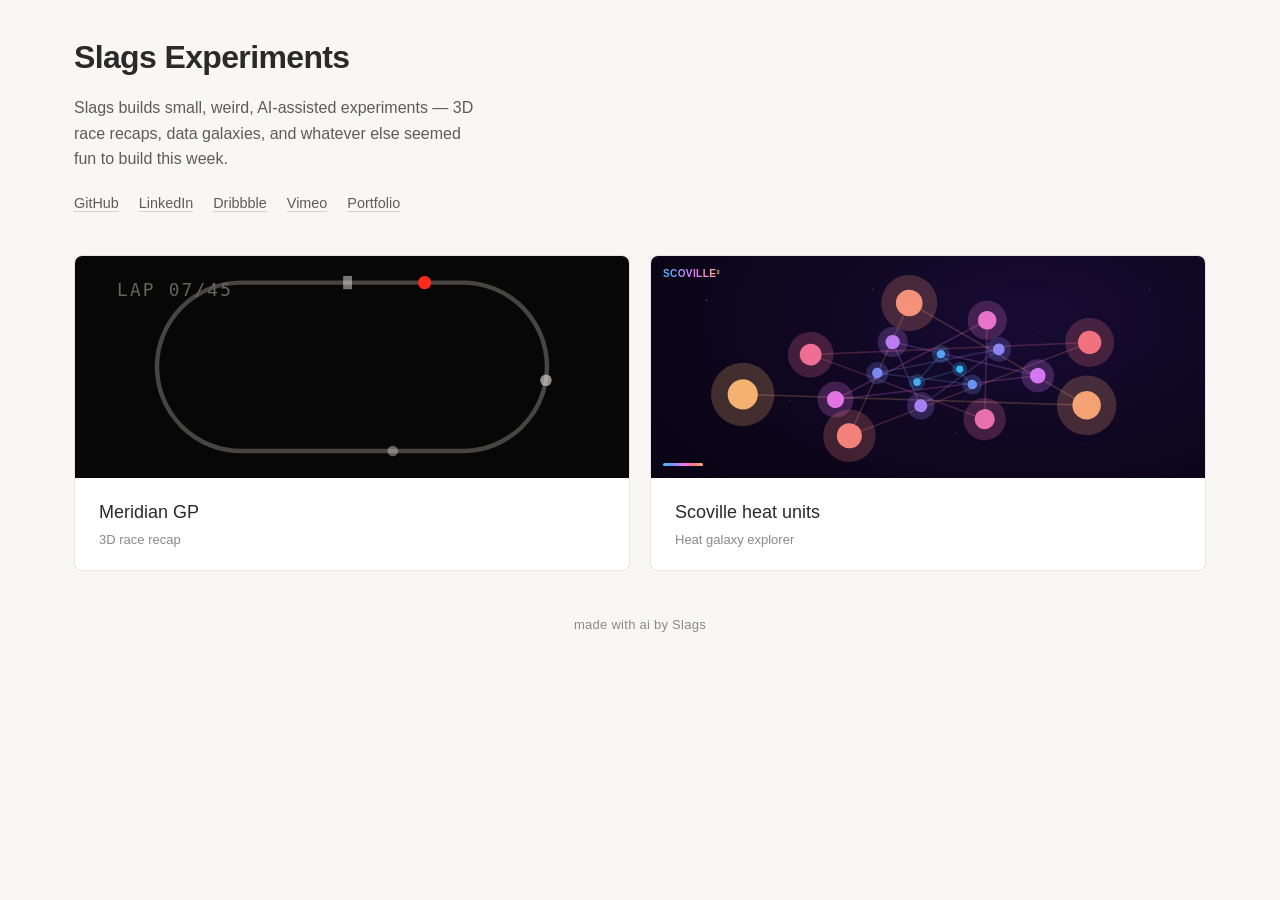
==== index.html @ f874403a "Enlarge homepage cards and rework Scoville preview as a spiral Cards now scale up at tablet/desktop " ====
<!DOCTYPE html>
<html lang="en">
<head>
    <meta charset="UTF-8">
    <meta name="viewport" content="width=device-width, initial-scale=1.0">
    <title>Slags Experiments</title>
    <style>
        * {
            margin: 0;
            padding: 0;
            box-sizing: border-box;
        }

        body {
            font-family: -apple-system, BlinkMacSystemFont, 'Segoe UI', sans-serif;
            background-color: #f8f7f5;
            color: #2a2a2a;
            line-height: 1.6;
        }

        main {
            max-width: 600px;
            margin: 0 auto;
            padding: 2rem 1.5rem 3rem;
            min-height: 100vh;
        }

        h1 {
            font-size: 2rem;
            font-weight: 700;
            margin-bottom: 0.75rem;
            letter-spacing: -0.02em;
        }

        .bio {
            color: #5c5c5c;
            font-size: 1rem;
            max-width: 46ch;
            margin-bottom: 1.25rem;
        }

        .socials {
            display: flex;
            flex-wrap: wrap;
            gap: 0.5rem 1.25rem;
            margin-bottom: 2.5rem;
        }

        .socials a {
            color: #5c5c5c;
            font-size: 0.9rem;
            font-weight: 500;
            text-decoration: underline;
            text-decoration-color: #d5d3cf;
            text-underline-offset: 3px;
        }

        .socials a:hover {
            color: #2a2a2a;
            text-decoration-color: #2a2a2a;
        }

        nav {
            display: flex;
            flex-direction: column;
            gap: 1rem;
        }

        @media (min-width: 640px) {
            main {
                max-width: 760px;
            }

            nav {
                display: grid;
                grid-template-columns: 1fr 1fr;
                gap: 1.25rem;
            }
        }

        @media (min-width: 1024px) {
            main {
                max-width: 1180px;
            }

            .card-label {
                padding: 1.5rem 1.75rem;
                font-size: 1.25rem;
            }
        }

        .card {
            display: block;
            background-color: white;
            color: #2a2a2a;
            text-decoration: none;
            border-radius: 8px;
            border: 1px solid #e5e5e5;
            overflow: hidden;
            transition: border-color 0.2s ease;
        }

        .card:active {
            border-color: #2a2a2a;
        }

        @media (hover: hover) {
            .card:hover {
                border-color: #2a2a2a;
            }
        }

        .card:hover .card-label,
        .card:active .card-label {
            background-color: #f0f0f0;
        }

        .vignette {
            position: relative;
            aspect-ratio: 5 / 2;
            overflow: hidden;
        }

        .vignette svg {
            position: absolute;
            inset: 0;
            width: 100%;
            height: 100%;
            display: block;
        }

        .card-label {
            padding: 1.25rem 1.5rem;
            font-size: 1.125rem;
            font-weight: 500;
            transition: background-color 0.2s ease;
        }

        .card-sub {
            display: block;
            margin-top: 0.2rem;
            font-size: 0.8125rem;
            font-weight: 400;
            color: #8a8a8a;
        }

        /* ---- Meridian GP vignette ---- */
        .vignette-mgp {
            background: #070707;
        }

        /* ---- Scoville vignette ---- */
        .vignette-scoville {
            background:
                radial-gradient(1px 1px at 10% 20%, rgba(255,255,255,0.5), transparent 60%),
                radial-gradient(1px 1px at 25% 65%, rgba(255,255,255,0.35), transparent 60%),
                radial-gradient(1px 1px at 40% 15%, rgba(255,255,255,0.45), transparent 60%),
                radial-gradient(1px 1px at 55% 80%, rgba(255,255,255,0.3), transparent 60%),
                radial-gradient(1px 1px at 70% 35%, rgba(255,255,255,0.5), transparent 60%),
                radial-gradient(1px 1px at 82% 60%, rgba(255,255,255,0.35), transparent 60%),
                radial-gradient(1px 1px at 15% 85%, rgba(255,255,255,0.4), transparent 60%),
                radial-gradient(1px 1px at 90% 15%, rgba(255,255,255,0.45), transparent 60%),
                radial-gradient(1px 1px at 60% 55%, rgba(255,255,255,0.3), transparent 60%),
                radial-gradient(1px 1px at 33% 40%, rgba(255,255,255,0.4), transparent 60%),
                radial-gradient(1px 1px at 78% 85%, rgba(255,255,255,0.3), transparent 60%),
                radial-gradient(1px 1px at 5% 50%, rgba(255,255,255,0.35), transparent 60%),
                radial-gradient(120% 160% at 68% 28%, #170B33 0%, #0B0518 55%, #07030F 100%);
        }

        .sc-legend {
            position: absolute;
            left: 12px;
            bottom: 12px;
            width: 40px;
            height: 3px;
            border-radius: 2px;
            background: linear-gradient(90deg, #38BDF8, #818CF8, #E879F9, #FB7185, #FDBA74);
        }

        .sc-word {
            position: absolute;
            left: 12px;
            top: 10px;
            font-size: 10px;
            font-weight: 700;
            letter-spacing: 0.04em;
            background: linear-gradient(100deg, #38BDF8, #E879F9 55%, #FDBA74);
            -webkit-background-clip: text;
            background-clip: text;
            color: transparent;
        }

        @media (prefers-reduced-motion: reduce) {
            .orbit {
                animation: none !important;
            }
        }

        footer.author {
            margin-top: 2.5rem;
            text-align: center;
        }

        footer.author a {
            color: #8a8a8a;
            font-size: 0.8125rem;
            text-decoration: none;
            letter-spacing: 0.02em;
        }

        footer.author a:hover {
            color: #2a2a2a;
            text-decoration: underline;
        }
    </style>
    <!-- Google Analytics (GA4) -->
    <script async src="https://www.googletagmanager.com/gtag/js?id=G-WZGPQSX3XJ"></script>
    <script>
      window.dataLayer = window.dataLayer || [];
      function gtag(){dataLayer.push(arguments);}
      gtag('js', new Date());
      gtag('config', 'G-WZGPQSX3XJ');
    </script>
</head>
<body>
    <main>
        <h1>Slags Experiments</h1>
        <p class="bio">Slags builds small, weird, AI-assisted experiments — 3D race recaps, data galaxies, and whatever else seemed fun to build this week.</p>
        <div class="socials">
            <a href="https://github.com/sslagsvol">GitHub</a>
            <a href="https://www.linkedin.com/in/scottslagsvol/">LinkedIn</a>
            <a href="https://dribbble.com/scottslags">Dribbble</a>
            <a href="https://vimeo.com/user8062793">Vimeo</a>
            <a href="https://scottslags.com">Portfolio</a>
        </div>
        <nav>
            <a href="MGP-recap.html" class="card">
                <div class="vignette vignette-mgp" aria-hidden="true">
                    <svg viewBox="0 0 240 100" preserveAspectRatio="xMidYMid meet">
                        <path id="mgp-track" d="M 70 12 L 170 12 A 38 38 0 0 1 170 88 L 70 88 A 38 38 0 0 1 70 12 Z" fill="none" stroke="rgba(232,230,225,0.28)" stroke-width="2"></path>
                        <rect x="116" y="9" width="4" height="6" fill="rgba(232,230,225,0.5)"></rect>
                        <circle r="3" fill="#ff2a1e">
                            <animateMotion dur="6s" begin="0s" repeatCount="indefinite">
                                <mpath href="#mgp-track"></mpath>
                            </animateMotion>
                        </circle>
                        <circle r="2.6" fill="rgba(232,230,225,0.6)">
                            <animateMotion dur="6.7s" begin="-1.4s" repeatCount="indefinite">
                                <mpath href="#mgp-track"></mpath>
                            </animateMotion>
                        </circle>
                        <circle r="2.4" fill="rgba(232,230,225,0.4)">
                            <animateMotion dur="7.4s" begin="-3.1s" repeatCount="indefinite">
                                <mpath href="#mgp-track"></mpath>
                            </animateMotion>
                        </circle>
                        <text x="14" y="18" font-family="ui-monospace, monospace" font-size="8" letter-spacing="1" fill="#65635e">LAP 07/45</text>
                    </svg>
                </div>
                <div class="card-label">Meridian GP<span class="card-sub">3D race recap</span></div>
            </a>
            <a href="Scoville Index (Standalone).html" class="card">
                <div class="vignette vignette-scoville" aria-hidden="true">
                    <svg viewBox="0 0 240 100" preserveAspectRatio="xMidYMid meet">
                        <g>
                            <animateTransform attributeName="transform" type="rotate" values="-7 125 52;7 125 52;-7 125 52" dur="26s" repeatCount="indefinite"></animateTransform>
                            <line x1="134.4" y1="52.0" x2="114.6" y2="55.9" stroke="rgba(65,183,248,0.22)" stroke-width="0.7"></line>
                            <line x1="114.6" y1="55.9" x2="126.6" y2="44.4" stroke="rgba(82,172,248,0.22)" stroke-width="0.7"></line>
                            <line x1="126.6" y1="44.4" x2="139.3" y2="59.5" stroke="rgba(99,160,248,0.22)" stroke-width="0.7"></line>
                            <line x1="139.3" y1="59.5" x2="97.2" y2="50.0" stroke="rgba(116,149,248,0.22)" stroke-width="0.7"></line>
                            <line x1="97.2" y1="50.0" x2="152.8" y2="44.9" stroke="rgba(135,139,248,0.22)" stroke-width="0.7"></line>
                            <line x1="152.8" y1="44.9" x2="115.2" y2="66.7" stroke="rgba(159,134,248,0.22)" stroke-width="0.7"></line>
                            <line x1="115.2" y1="66.7" x2="105.5" y2="36.8" stroke="rgba(184,130,249,0.22)" stroke-width="0.7"></line>
                            <line x1="105.5" y1="36.8" x2="169.1" y2="58.5" stroke="rgba(208,125,249,0.22)" stroke-width="0.7"></line>
                            <line x1="169.1" y1="58.5" x2="77.2" y2="60.0" stroke="rgba(232,121,249,0.22)" stroke-width="0.7"></line>
                            <line x1="77.2" y1="60.0" x2="148.9" y2="31.3" stroke="rgba(236,119,222,0.22)" stroke-width="0.7"></line>
                            <line x1="148.9" y1="31.3" x2="143.3" y2="75.6" stroke="rgba(241,117,194,0.22)" stroke-width="0.7"></line>
                            <line x1="143.3" y1="75.6" x2="68.1" y2="38.7" stroke="rgba(245,115,167,0.22)" stroke-width="0.7"></line>
                            <line x1="68.1" y1="38.7" x2="193.9" y2="45.9" stroke="rgba(250,113,140,0.22)" stroke-width="0.7"></line>
                            <line x1="193.9" y1="45.9" x2="81.8" y2="76.9" stroke="rgba(251,126,130,0.22)" stroke-width="0.7"></line>
                            <line x1="81.8" y1="76.9" x2="114.7" y2="20.0" stroke="rgba(252,143,126,0.22)" stroke-width="0.7"></line>
                            <line x1="114.7" y1="20.0" x2="189.7" y2="74.0" stroke="rgba(252,160,122,0.22)" stroke-width="0.7"></line>
                            <line x1="189.7" y1="74.0" x2="35.8" y2="53.5" stroke="rgba(253,177,118,0.22)" stroke-width="0.7"></line>
                            <circle cx="134.4" cy="52.0" r="3.36" fill="rgba(56,189,248,0.22)"></circle><circle cx="134.4" cy="52.0" r="1.60" fill="rgba(56,189,248,0.95)"></circle>
                            <circle cx="114.6" cy="55.9" r="3.63" fill="rgba(73,177,248,0.22)"></circle><circle cx="114.6" cy="55.9" r="1.73" fill="rgba(73,177,248,0.95)"></circle>
                            <circle cx="126.6" cy="44.4" r="4.04" fill="rgba(90,166,248,0.22)"></circle><circle cx="126.6" cy="44.4" r="1.92" fill="rgba(90,166,248,0.95)"></circle>
                            <circle cx="139.3" cy="59.5" r="4.51" fill="rgba(108,154,248,0.22)"></circle><circle cx="139.3" cy="59.5" r="2.15" fill="rgba(108,154,248,0.95)"></circle>
                            <circle cx="97.2" cy="50.0" r="5.02" fill="rgba(125,143,248,0.22)"></circle><circle cx="97.2" cy="50.0" r="2.39" fill="rgba(125,143,248,0.95)"></circle>
                            <circle cx="152.8" cy="44.9" r="5.58" fill="rgba(147,137,248,0.22)"></circle><circle cx="152.8" cy="44.9" r="2.66" fill="rgba(147,137,248,0.95)"></circle>
                            <circle cx="115.2" cy="66.7" r="6.18" fill="rgba(171,132,248,0.22)"></circle><circle cx="115.2" cy="66.7" r="2.94" fill="rgba(171,132,248,0.95)"></circle>
                            <circle cx="105.5" cy="36.8" r="6.81" fill="rgba(196,128,249,0.22)"></circle><circle cx="105.5" cy="36.8" r="3.24" fill="rgba(196,128,249,0.95)"></circle>
                            <circle cx="169.1" cy="58.5" r="7.46" fill="rgba(220,123,249,0.22)"></circle><circle cx="169.1" cy="58.5" r="3.55" fill="rgba(220,123,249,0.95)"></circle>
                            <circle cx="77.2" cy="60.0" r="8.14" fill="rgba(234,120,235,0.22)"></circle><circle cx="77.2" cy="60.0" r="3.87" fill="rgba(234,120,235,0.95)"></circle>
                            <circle cx="148.9" cy="31.3" r="8.84" fill="rgba(239,118,208,0.22)"></circle><circle cx="148.9" cy="31.3" r="4.21" fill="rgba(239,118,208,0.95)"></circle>
                            <circle cx="143.3" cy="75.6" r="9.56" fill="rgba(243,116,181,0.22)"></circle><circle cx="143.3" cy="75.6" r="4.55" fill="rgba(243,116,181,0.95)"></circle>
                            <circle cx="68.1" cy="38.7" r="10.30" fill="rgba(248,114,153,0.22)"></circle><circle cx="68.1" cy="38.7" r="4.91" fill="rgba(248,114,153,0.95)"></circle>
                            <circle cx="193.9" cy="45.9" r="11.06" fill="rgba(251,117,132,0.22)"></circle><circle cx="193.9" cy="45.9" r="5.27" fill="rgba(251,117,132,0.95)"></circle>
                            <circle cx="81.8" cy="76.9" r="11.84" fill="rgba(252,134,128,0.22)"></circle><circle cx="81.8" cy="76.9" r="5.64" fill="rgba(252,134,128,0.95)"></circle>
                            <circle cx="114.7" cy="20.0" r="12.64" fill="rgba(252,152,124,0.22)"></circle><circle cx="114.7" cy="20.0" r="6.02" fill="rgba(252,152,124,0.95)"></circle>
                            <circle cx="189.7" cy="74.0" r="13.45" fill="rgba(253,169,120,0.22)"></circle><circle cx="189.7" cy="74.0" r="6.41" fill="rgba(253,169,120,0.95)"></circle>
                            <circle cx="35.8" cy="53.5" r="14.28" fill="rgba(253,186,116,0.22)"></circle><circle cx="35.8" cy="53.5" r="6.80" fill="rgba(253,186,116,0.95)"></circle>
                        </g>
                    </svg>
                    <div class="sc-word">SCOVILLE³</div>
                    <div class="sc-legend"></div>
                </div>
                <div class="card-label">Scoville heat units<span class="card-sub">Heat galaxy explorer</span></div>
            </a>
        </nav>
        <footer class="author">
            <a href="index.html">made with ai by Slags</a>
        </footer>
    </main>
    <script>
      (function () {
        var reduceMotion = window.matchMedia('(prefers-reduced-motion: reduce)').matches;

        function setSvgPlaying(vignette, playing) {
          var svg = vignette.querySelector('svg');
          if (!svg || typeof svg.pauseAnimations !== 'function') return;
          if (playing) svg.unpauseAnimations(); else svg.pauseAnimations();
        }

        var vignettes = document.querySelectorAll('.vignette');
        vignettes.forEach(function (v) { setSvgPlaying(v, false); });

        if (reduceMotion) return; // leave everything paused/static

        var io = new IntersectionObserver(function (entries) {
          entries.forEach(function (entry) {
            var v = entry.target;
            var playing = entry.isIntersecting && !document.hidden;
            v.classList.toggle('animate', playing);
            setSvgPlaying(v, playing);
          });
        }, { threshold: 0.2 });
        vignettes.forEach(function (v) { io.observe(v); });

        document.addEventListener('visibilitychange', function () {
          document.body.classList.toggle('page-hidden', document.hidden);
          vignettes.forEach(function (v) {
            setSvgPlaying(v, !document.hidden && v.classList.contains('animate'));
          });
        });
      })();
    </script>
</body>
</html>
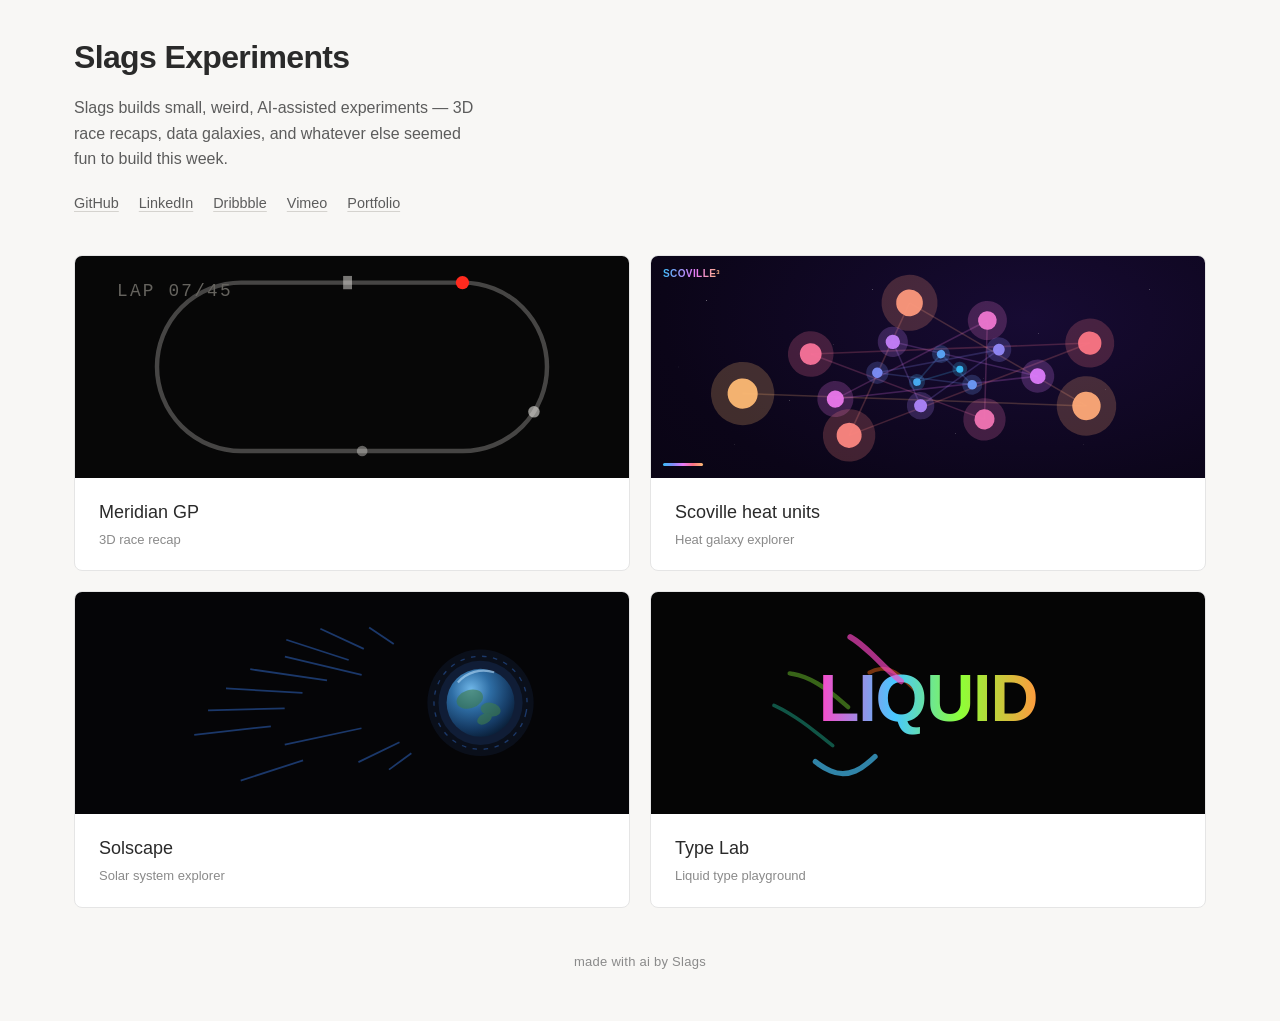
==== commit 2fd650bf: "Add Solscape and Type Lab to the homepage New cards for the 3D solar system explorer and the liquid-" ====
--- a/index.html
+++ b/index.html
@@ -190,10 +190,14 @@
             color: transparent;
         }
 
-        @media (prefers-reduced-motion: reduce) {
-            .orbit {
-                animation: none !important;
-            }
+        /* ---- Solscape vignette ---- */
+        .vignette-solscape {
+            background: #050507;
+        }
+
+        /* ---- Type Lab vignette ---- */
+        .vignette-typelab {
+            background: #050505;
         }
 
         footer.author {
@@ -306,6 +310,72 @@
                 </div>
                 <div class="card-label">Scoville heat units<span class="card-sub">Heat galaxy explorer</span></div>
             </a>
+            <a href="solscape/index.html" class="card">
+                <div class="vignette vignette-solscape" aria-hidden="true">
+                    <svg viewBox="0 0 240 100" preserveAspectRatio="xMidYMid meet">
+                        <defs>
+                            <radialGradient id="ss-earth" cx="36%" cy="30%" r="75%">
+                                <stop offset="0%" stop-color="#6FB6E8"></stop>
+                                <stop offset="38%" stop-color="#2E6DA4"></stop>
+                                <stop offset="78%" stop-color="#153A63"></stop>
+                                <stop offset="100%" stop-color="#0A1F38"></stop>
+                            </radialGradient>
+                            <clipPath id="ss-earth-clip"><circle cx="0" cy="0" r="15"></circle></clipPath>
+                        </defs>
+                        <line x1="0" y1="8" x2="157.6" y2="45.2" stroke="#3E86FF" stroke-opacity="0.4" stroke-width="0.8" stroke-dasharray="35.6 126.3"><animate attributeName="stroke-dashoffset" values="0;-161.9" dur="2.4s" repeatCount="indefinite"></animate></line>
+                        <line x1="0" y1="24" x2="157.2" y2="47.0" stroke="#3E86FF" stroke-opacity="0.4" stroke-width="0.8" stroke-dasharray="35.0 123.9"><animate attributeName="stroke-dashoffset" values="0;-158.9" dur="2.9s" repeatCount="indefinite"></animate></line>
+                        <line x1="0" y1="40" x2="157.0" y2="48.8" stroke="#3E86FF" stroke-opacity="0.4" stroke-width="0.8" stroke-dasharray="34.6 122.7"><animate attributeName="stroke-dashoffset" values="0;-157.3" dur="3.4s" repeatCount="indefinite"></animate></line>
+                        <line x1="0" y1="55" x2="157.0" y2="50.6" stroke="#3E86FF" stroke-opacity="0.4" stroke-width="0.8" stroke-dasharray="34.6 122.5"><animate attributeName="stroke-dashoffset" values="0;-157.1" dur="3.9s" repeatCount="indefinite"></animate></line>
+                        <line x1="0" y1="70" x2="157.1" y2="52.3" stroke="#3E86FF" stroke-opacity="0.4" stroke-width="0.8" stroke-dasharray="34.8 123.3"><animate attributeName="stroke-dashoffset" values="0;-158.1" dur="4.4s" repeatCount="indefinite"></animate></line>
+                        <line x1="0" y1="88" x2="157.5" y2="54.4" stroke="#3E86FF" stroke-opacity="0.4" stroke-width="0.8" stroke-dasharray="35.4 125.6"><animate attributeName="stroke-dashoffset" values="0;-161.0" dur="2.4s" repeatCount="indefinite"></animate></line>
+                        <line x1="30" y1="2" x2="158.0" y2="43.5" stroke="#3E86FF" stroke-opacity="0.4" stroke-width="0.8" stroke-dasharray="29.6 105.0"><animate attributeName="stroke-dashoffset" values="0;-134.6" dur="2.9s" repeatCount="indefinite"></animate></line>
+                        <line x1="70" y1="0" x2="158.9" y2="41.2" stroke="#3E86FF" stroke-opacity="0.4" stroke-width="0.8" stroke-dasharray="21.6 76.4"><animate attributeName="stroke-dashoffset" values="0;-98.0" dur="3.4s" repeatCount="indefinite"></animate></line>
+                        <line x1="110" y1="4" x2="160.6" y2="38.2" stroke="#3E86FF" stroke-opacity="0.4" stroke-width="0.8" stroke-dasharray="13.4 47.7"><animate attributeName="stroke-dashoffset" values="0;-61.1" dur="3.9s" repeatCount="indefinite"></animate></line>
+                        <line x1="30" y1="98" x2="158.0" y2="56.5" stroke="#3E86FF" stroke-opacity="0.4" stroke-width="0.8" stroke-dasharray="29.6 105.0"><animate attributeName="stroke-dashoffset" values="0;-134.6" dur="4.4s" repeatCount="indefinite"></animate></line>
+                        <line x1="75" y1="100" x2="159.1" y2="59.2" stroke="#3E86FF" stroke-opacity="0.4" stroke-width="0.8" stroke-dasharray="20.6 72.9"><animate attributeName="stroke-dashoffset" values="0;-93.5" dur="2.4s" repeatCount="indefinite"></animate></line>
+                        <line x1="115" y1="96" x2="161.0" y2="62.4" stroke="#3E86FF" stroke-opacity="0.4" stroke-width="0.8" stroke-dasharray="12.5 44.5"><animate attributeName="stroke-dashoffset" values="0;-57.0" dur="2.9s" repeatCount="indefinite"></animate></line>
+                        <g transform="translate(178,50)">
+                            <circle r="24" fill="#3E86FF" opacity="0.08"></circle>
+                            <circle r="19" fill="#3E86FF" opacity="0.12"></circle>
+                            <circle r="21" fill="none" stroke="#3E86FF" stroke-opacity="0.35" stroke-width="0.6" stroke-dasharray="2 3">
+                                <animateTransform attributeName="transform" type="rotate" values="0;360" dur="40s" repeatCount="indefinite"></animateTransform>
+                            </circle>
+                            <g>
+                                <animateTransform attributeName="transform" type="scale" values="1;1.055;1" dur="7s" repeatCount="indefinite"></animateTransform>
+                                <circle r="15" fill="url(#ss-earth)"></circle>
+                                <g clip-path="url(#ss-earth-clip)" opacity="0.6">
+                                    <ellipse cx="-4" cy="-3" rx="6" ry="4" fill="#3E7C4A" transform="rotate(-18)"></ellipse>
+                                    <ellipse cx="5" cy="2" rx="4.5" ry="3" fill="#3E7C4A" transform="rotate(12)"></ellipse>
+                                    <ellipse cx="-2" cy="7" rx="3.5" ry="2.2" fill="#3E7C4A" transform="rotate(-30)"></ellipse>
+                                </g>
+                                <path d="M -10 -9 A 15 15 0 0 1 6 -13.5" fill="none" stroke="#BFE3FF" stroke-opacity="0.55" stroke-width="1"></path>
+                            </g>
+                        </g>
+                    </svg>
+                </div>
+                <div class="card-label">Solscape<span class="card-sub">Solar system explorer</span></div>
+            </a>
+            <a href="typelab/typelab.html" class="card">
+                <div class="vignette vignette-typelab" aria-hidden="true">
+                    <svg viewBox="0 0 240 100" preserveAspectRatio="xMidYMid meet">
+                        <defs>
+                            <linearGradient id="tl-text" x1="0%" y1="0%" x2="100%" y2="0%">
+                                <stop offset="0%" stop-color="#ff47c8"></stop>
+                                <stop offset="35%" stop-color="#47c8ff"></stop>
+                                <stop offset="65%" stop-color="#8dff37"></stop>
+                                <stop offset="100%" stop-color="#ff9a3e"></stop>
+                            </linearGradient>
+                        </defs>
+                        <path d="M 4.0 50.4 Q 9.8 50.3 12.6 49.8 Q 15.5 49.3 18.4 48.4 Q 21.2 47.5 24.1 46.4 Q 27.0 45.2 29.9 43.9 Q 32.8 42.6 35.6 41.3 Q 38.5 40.1 41.4 39.0 Q 44.2 38.0 47.1 37.3 Q 50.0 36.6 52.9 36.5 Q 55.8 36.4 58.6 36.9 Q 61.5 37.3 64.4 38.5 Q 67.2 39.6 70.1 41.3 Q 73.0 43.0 75.9 45.2 Q 78.8 47.4 81.6 49.9 Q 84.5 52.4 87.4 54.9 Q 90.2 57.5 93.1 60.0 Q 96.0 62.5 98.9 64.6 Q 101.8 66.7 104.6 68.3 Q 107.5 69.9 110.4 70.8 Q 113.2 71.7 116.1 71.8 Q 119.0 71.9 121.9 71.2 Q 124.8 70.5 127.6 69.1 Q 130.5 67.7 133.4 65.7 Q 136.2 63.7 139.1 61.3 Q 142.0 58.8 144.9 56.2 Q 147.8 53.6 150.6 51.0 Q 153.5 48.4 156.4 46.0 Q 159.2 43.6 162.1 41.7 Q 165.0 39.8 167.9 38.4 Q 170.8 37.1 173.6 36.4 Q 176.5 35.6 179.4 35.6 Q 182.2 35.5 185.1 36.0 Q 188.0 36.5 190.9 37.5 Q 193.8 38.5 196.6 39.8 Q 199.5 41.1 202.4 42.5 Q 205.2 43.9 208.1 45.2 Q 211.0 46.5 213.9 47.6 Q 216.8 48.7 219.6 49.5 Q 222.5 50.2 225.4 50.5 Q 228.2 50.8 231.1 50.7 L 234.0 50.6" fill="none" stroke="#8dff37" stroke-opacity="0.38" stroke-width="2.0" stroke-linecap="round" stroke-dasharray="30.9 227.0"><animate attributeName="stroke-dashoffset" values="0;-257.9" dur="6.3s" repeatCount="indefinite"></animate></path>
+                        <path d="M 20.0 44.3 Q 24.8 43.9 27.1 43.4 Q 29.5 42.9 31.9 42.2 Q 34.2 41.5 36.6 41.0 Q 39.0 40.4 41.4 40.3 Q 43.8 40.2 46.1 40.7 Q 48.5 41.3 50.9 42.4 Q 53.2 43.5 55.6 45.0 Q 58.0 46.4 60.4 47.9 Q 62.8 49.3 65.1 50.3 Q 67.5 51.2 69.9 51.3 Q 72.2 51.4 74.6 50.5 Q 77.0 49.6 79.4 47.8 Q 81.8 46.1 84.1 43.9 Q 86.5 41.7 88.9 39.7 Q 91.2 37.6 93.6 36.3 Q 96.0 34.9 98.4 34.7 Q 100.8 34.4 103.1 35.4 Q 105.5 36.3 107.9 38.3 Q 110.2 40.2 112.6 42.6 Q 115.0 45.1 117.4 47.4 Q 119.8 49.7 122.1 51.3 Q 124.5 52.8 126.9 53.3 Q 129.2 53.7 131.6 53.0 Q 134.0 52.2 136.4 50.5 Q 138.8 48.8 141.1 46.6 Q 143.5 44.4 145.9 42.3 Q 148.2 40.2 150.6 38.7 Q 153.0 37.3 155.4 36.8 Q 157.8 36.3 160.1 36.8 Q 162.5 37.2 164.9 38.5 Q 167.2 39.7 169.6 41.3 Q 172.0 42.8 174.4 44.3 Q 176.8 45.7 179.1 46.6 Q 181.5 47.6 183.9 47.8 Q 186.2 48.1 188.6 47.8 Q 191.0 47.5 193.4 46.8 Q 195.8 46.1 198.1 45.4 Q 200.5 44.7 202.9 44.2 Q 205.2 43.8 207.6 43.7 L 210.0 43.6" fill="none" stroke="#ff6b1a" stroke-opacity="0.45" stroke-width="1.8" stroke-linecap="round" stroke-dasharray="25.7 188.4"><animate attributeName="stroke-dashoffset" values="0;-214.1" dur="3.6s" repeatCount="indefinite"></animate></path>
+                        <path d="M 0.0 56.9 Q 6.0 54.9 9.0 53.8 Q 12.0 52.7 15.0 51.6 Q 18.0 50.6 21.0 49.7 Q 24.0 48.9 27.0 48.3 Q 30.0 47.8 33.0 47.7 Q 36.0 47.5 39.0 47.9 Q 42.0 48.3 45.0 49.2 Q 48.0 50.0 51.0 51.4 Q 54.0 52.8 57.0 54.6 Q 60.0 56.4 63.0 58.5 Q 66.0 60.6 69.0 63.0 Q 72.0 65.3 75.0 67.7 Q 78.0 70.1 81.0 72.4 Q 84.0 74.6 87.0 76.6 Q 90.0 78.6 93.0 80.2 Q 96.0 81.8 99.0 82.8 Q 102.0 83.9 105.0 84.3 Q 108.0 84.7 111.0 84.4 Q 114.0 84.2 117.0 83.3 Q 120.0 82.4 123.0 80.8 Q 126.0 79.3 129.0 77.3 Q 132.0 75.3 135.0 72.9 Q 138.0 70.5 141.0 67.9 Q 144.0 65.2 147.0 62.6 Q 150.0 59.9 153.0 57.3 Q 156.0 54.7 159.0 52.4 Q 162.0 50.1 165.0 48.2 Q 168.0 46.3 171.0 44.9 Q 174.0 43.5 177.0 42.7 Q 180.0 41.8 183.0 41.5 Q 186.0 41.2 189.0 41.5 Q 192.0 41.7 195.0 42.4 Q 198.0 43.2 201.0 44.2 Q 204.0 45.3 207.0 46.6 Q 210.0 47.9 213.0 49.2 Q 216.0 50.6 219.0 51.9 Q 222.0 53.2 225.0 54.3 Q 228.0 55.5 231.0 56.3 Q 234.0 57.1 237.0 57.5 L 240.0 57.9" fill="none" stroke="#2affd0" stroke-opacity="0.32" stroke-width="1.6" stroke-linecap="round" stroke-dasharray="32.2 236.0"><animate attributeName="stroke-dashoffset" values="0;-268.2" dur="7.0s" repeatCount="indefinite"></animate></path>
+                        <text x="120" y="58" text-anchor="middle" font-family="'Helvetica Neue',Helvetica,Arial,sans-serif" font-weight="700" font-size="30" letter-spacing="-0.5" fill="url(#tl-text)">LIQUID</text>
+                        <path d="M 8.0 30.4 Q 13.6 31.6 16.4 32.4 Q 19.2 33.1 22.0 33.8 Q 24.8 34.4 27.6 34.8 Q 30.4 35.1 33.2 35.0 Q 36.0 34.8 38.8 34.1 Q 41.6 33.3 44.4 32.0 Q 47.2 30.6 50.0 28.9 Q 52.8 27.2 55.6 25.3 Q 58.4 23.5 61.2 21.8 Q 64.0 20.1 66.8 19.0 Q 69.6 17.8 72.4 17.4 Q 75.2 17.1 78.0 17.6 Q 80.8 18.2 83.6 19.6 Q 86.4 21.1 89.2 23.3 Q 92.0 25.6 94.8 28.2 Q 97.6 30.9 100.4 33.7 Q 103.2 36.4 106.0 38.8 Q 108.8 41.2 111.6 42.9 Q 114.4 44.6 117.2 45.3 Q 120.0 46.0 122.8 45.6 Q 125.6 45.2 128.4 43.8 Q 131.2 42.4 134.0 40.1 Q 136.8 37.9 139.6 35.2 Q 142.4 32.6 145.2 29.8 Q 148.0 27.1 150.8 24.7 Q 153.6 22.4 156.4 20.7 Q 159.2 19.0 162.0 18.2 Q 164.8 17.4 167.6 17.5 Q 170.4 17.6 173.2 18.6 Q 176.0 19.5 178.8 21.0 Q 181.6 22.6 184.4 24.4 Q 187.2 26.2 190.0 27.9 Q 192.8 29.7 195.6 31.1 Q 198.4 32.5 201.2 33.4 Q 204.0 34.3 206.8 34.6 Q 209.6 34.9 212.4 34.6 Q 215.2 34.4 218.0 33.8 Q 220.8 33.2 223.6 32.5 Q 226.4 31.7 229.2 31.1 L 232.0 30.5" fill="none" stroke="#ff47c8" stroke-opacity="0.65" stroke-width="2.6" stroke-linecap="round" stroke-dasharray="30.3 222.4"><animate attributeName="stroke-dashoffset" values="0;-252.7" dur="4.2s" repeatCount="indefinite"></animate></path>
+                        <path d="M 6.0 70.7 Q 11.6 71.3 14.4 71.2 Q 17.2 71.0 20.0 70.4 Q 22.8 69.7 25.6 68.6 Q 28.4 67.5 31.2 66.3 Q 34.0 65.1 36.8 64.2 Q 39.6 63.2 42.4 62.9 Q 45.2 62.6 48.0 63.2 Q 50.8 63.7 53.6 65.2 Q 56.4 66.6 59.2 68.7 Q 62.0 70.8 64.8 73.1 Q 67.6 75.4 70.4 77.5 Q 73.2 79.5 76.0 80.7 Q 78.8 81.9 81.6 82.0 Q 84.4 82.0 87.2 80.8 Q 90.0 79.6 92.8 77.2 Q 95.6 74.9 98.4 72.0 Q 101.2 69.0 104.0 66.1 Q 106.8 63.1 109.6 60.8 Q 112.4 58.5 115.2 57.3 Q 118.0 56.2 120.8 56.4 Q 123.6 56.6 126.4 58.2 Q 129.2 59.8 132.0 62.3 Q 134.8 64.9 137.6 67.9 Q 140.4 70.9 143.2 73.6 Q 146.0 76.4 148.8 78.4 Q 151.6 80.3 154.4 81.1 Q 157.2 81.9 160.0 81.5 Q 162.8 81.0 165.6 79.5 Q 168.4 78.1 171.2 76.0 Q 174.0 73.8 176.8 71.6 Q 179.6 69.4 182.4 67.6 Q 185.2 65.8 188.0 64.8 Q 190.8 63.7 193.6 63.5 Q 196.4 63.3 199.2 63.8 Q 202.0 64.4 204.8 65.3 Q 207.6 66.3 210.4 67.4 Q 213.2 68.5 216.0 69.3 Q 218.8 70.2 221.6 70.5 Q 224.4 70.9 227.2 70.7 L 230.0 70.6" fill="none" stroke="#47c8ff" stroke-opacity="0.65" stroke-width="2.4" stroke-linecap="round" stroke-dasharray="30.7 225.3"><animate attributeName="stroke-dashoffset" values="0;-256.0" dur="5.1s" repeatCount="indefinite"></animate></path>
+                    </svg>
+                </div>
+                <div class="card-label">Type Lab<span class="card-sub">Liquid type playground</span></div>
+            </a>
         </nav>
         <footer class="author">
             <a href="index.html">made with ai by Slags</a>
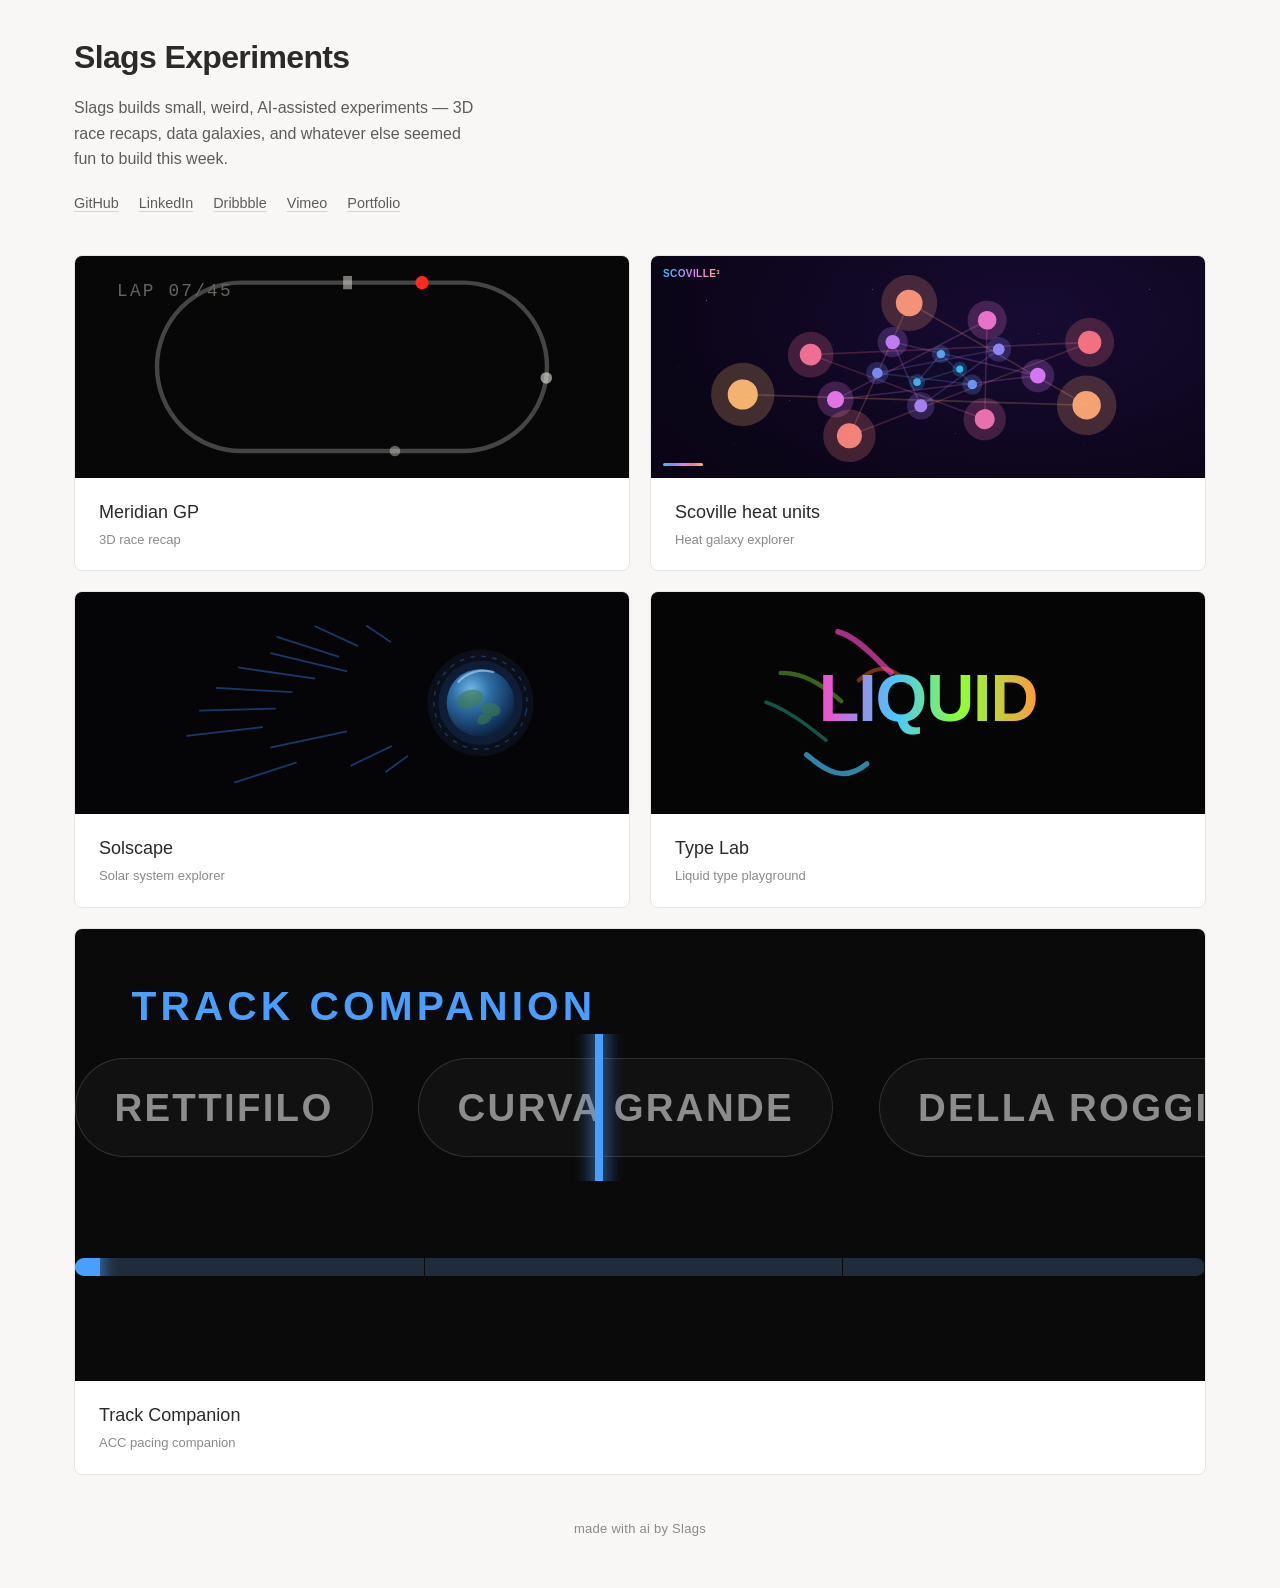
==== commit 98567303: "local runtime" ====
--- a/index.html
+++ b/index.html
@@ -76,6 +76,10 @@
                 grid-template-columns: 1fr 1fr;
                 gap: 1.25rem;
             }
+
+            nav > a:last-child:nth-child(odd) {
+                grid-column: 1 / -1;
+            }
         }
 
         @media (min-width: 1024px) {
@@ -119,6 +123,7 @@
             position: relative;
             aspect-ratio: 5 / 2;
             overflow: hidden;
+            container-type: inline-size;
         }
 
         .vignette svg {
@@ -198,6 +203,118 @@
         /* ---- Type Lab vignette ---- */
         .vignette-typelab {
             background: #050505;
+        }
+
+        /* ---- Track Companion vignette ---- */
+        .vignette-track {
+            background: #0a0a0a;
+            display: flex;
+            flex-direction: column;
+            justify-content: center;
+            gap: 6cqw;
+        }
+
+        .tc-word {
+            position: absolute;
+            left: 5cqw;
+            top: 4cqw;
+            font-size: 3.6cqw;
+            font-weight: 700;
+            letter-spacing: 0.1em;
+            color: #4a9eff;
+        }
+
+        .tc-strip-wrap {
+            position: relative;
+            height: 13cqw;
+            overflow: hidden;
+        }
+
+        .tc-now-line {
+            position: absolute;
+            left: 46%;
+            top: -2cqw;
+            bottom: -2cqw;
+            width: 0.7cqw;
+            background: #4a9eff;
+            box-shadow: 0 0 1.6cqw 0.2cqw rgba(74, 158, 255, 0.7);
+            z-index: 2;
+        }
+
+        .tc-strip {
+            display: flex;
+            align-items: center;
+            gap: 4cqw;
+            position: absolute;
+            left: 0;
+            top: 0;
+            height: 100%;
+            white-space: nowrap;
+            animation-name: tc-scroll;
+            animation-timing-function: linear;
+            animation-duration: 16s;
+            animation-iteration-count: infinite;
+            animation-play-state: paused;
+        }
+
+        body:not(.page-hidden) .vignette.animate .tc-strip {
+            animation-play-state: running;
+        }
+
+        .tc-chip {
+            flex: none;
+            padding: 1.6cqw 3.4cqw;
+            border-radius: 999px;
+            border: 1px solid rgba(242, 242, 242, 0.14);
+            background: rgba(255, 255, 255, 0.03);
+            color: rgba(242, 242, 242, 0.55);
+            font-size: 3.4cqw;
+            font-weight: 600;
+            letter-spacing: 0.06em;
+        }
+
+        @keyframes tc-scroll {
+            to { transform: translateX(-50%); }
+        }
+
+        .tc-sectors {
+            position: relative;
+            height: 1.6cqw;
+            border-radius: 1cqw;
+            overflow: hidden;
+            background: #171717;
+        }
+
+        .tc-sector-seg {
+            position: absolute;
+            top: 0;
+            bottom: 0;
+            background: rgba(74, 158, 255, 0.16);
+            border-right: 1px solid #0a0a0a;
+        }
+
+        .tc-marker {
+            position: absolute;
+            top: -1.2cqw;
+            width: 2.2cqw;
+            height: 4cqw;
+            border-radius: 0.6cqw;
+            background: #4a9eff;
+            box-shadow: 0 0 1.4cqw 0.3cqw rgba(74, 158, 255, 0.6);
+            animation-name: tc-lap;
+            animation-timing-function: linear;
+            animation-duration: 9s;
+            animation-iteration-count: infinite;
+            animation-play-state: paused;
+        }
+
+        body:not(.page-hidden) .vignette.animate .tc-marker {
+            animation-play-state: running;
+        }
+
+        @keyframes tc-lap {
+            from { left: 0%; }
+            to { left: 100%; }
         }
 
         footer.author {
@@ -376,6 +493,37 @@
                 </div>
                 <div class="card-label">Type Lab<span class="card-sub">Liquid type playground</span></div>
             </a>
+            <a href="track-companion/index.html" class="card">
+                <div class="vignette vignette-track" aria-hidden="true">
+                    <div class="tc-word">TRACK COMPANION</div>
+                    <div class="tc-strip-wrap">
+                        <div class="tc-now-line"></div>
+                        <div class="tc-strip">
+                            <div class="tc-chip">RETTIFILO</div>
+                            <div class="tc-chip">CURVA GRANDE</div>
+                            <div class="tc-chip">DELLA ROGGIA</div>
+                            <div class="tc-chip">LESMO 1</div>
+                            <div class="tc-chip">LESMO 2</div>
+                            <div class="tc-chip">ASCARI</div>
+                            <div class="tc-chip">PARABOLICA</div>
+                            <div class="tc-chip">RETTIFILO</div>
+                            <div class="tc-chip">CURVA GRANDE</div>
+                            <div class="tc-chip">DELLA ROGGIA</div>
+                            <div class="tc-chip">LESMO 1</div>
+                            <div class="tc-chip">LESMO 2</div>
+                            <div class="tc-chip">ASCARI</div>
+                            <div class="tc-chip">PARABOLICA</div>
+                        </div>
+                    </div>
+                    <div class="tc-sectors">
+                        <div class="tc-sector-seg" style="left: 0; width: 31%;"></div>
+                        <div class="tc-sector-seg" style="left: 31%; width: 37%;"></div>
+                        <div class="tc-sector-seg" style="left: 68%; width: 32%;"></div>
+                        <div class="tc-marker"></div>
+                    </div>
+                </div>
+                <div class="card-label">Track Companion<span class="card-sub">ACC pacing companion</span></div>
+            </a>
         </nav>
         <footer class="author">
             <a href="index.html">made with ai by Slags</a>
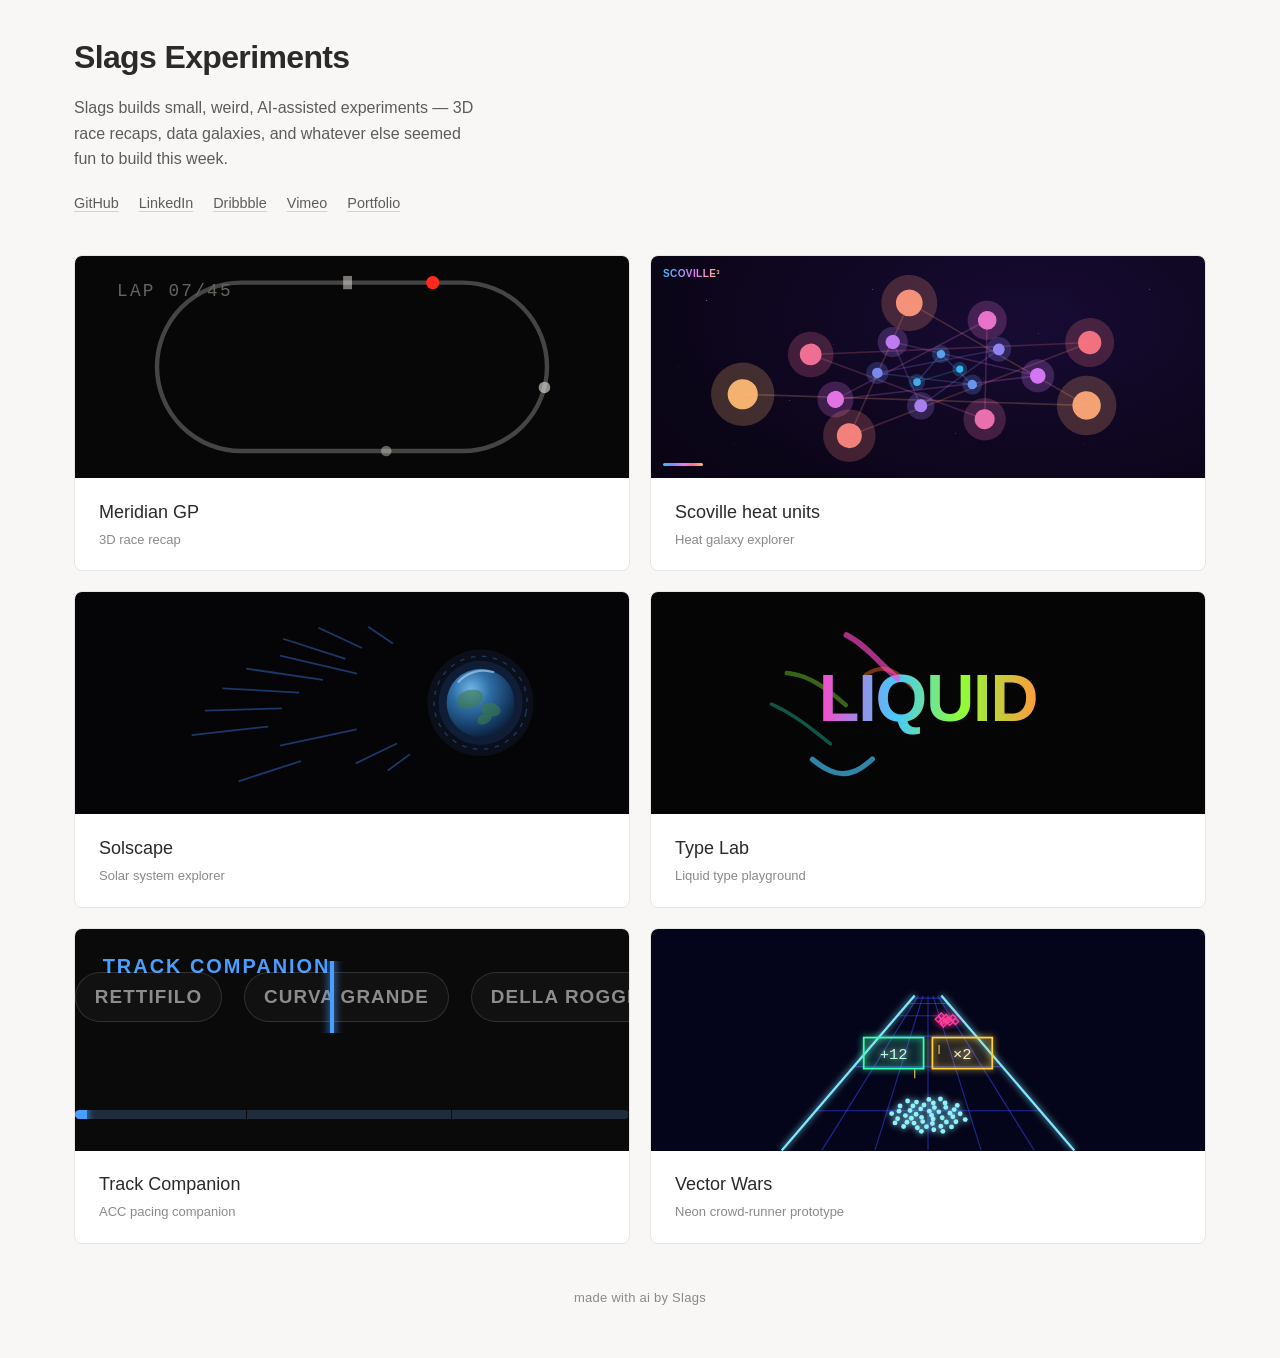
==== commit a1d8b813: "Add Vector Wars to the homepage; wire up analytics and favicon - Homepage card with an animated neon" ====
--- a/index.html
+++ b/index.html
@@ -205,6 +205,10 @@
             background: #050505;
         }
 
+        /* ---- Vector Wars vignette ---- */
+        .vignette-vector {
+            background: #04051a;
+        }
         /* ---- Track Companion vignette ---- */
         .vignette-track {
             background: #0a0a0a;
@@ -524,6 +528,32 @@
                 </div>
                 <div class="card-label">Track Companion<span class="card-sub">ACC pacing companion</span></div>
             </a>
+            <a href="Vector%20Wars/index.html" class="card">
+                <div class="vignette vignette-vector" aria-hidden="true">
+                    <svg viewBox="0 0 240 100" preserveAspectRatio="xMidYMid meet">
+                        <defs>
+                            <filter id="vw-glow" x="-50%" y="-50%" width="200%" height="200%"><feGaussianBlur stdDeviation="1.4" result="b"></feGaussianBlur><feMerge><feMergeNode in="b"></feMergeNode><feMergeNode in="SourceGraphic"></feMergeNode></feMerge></filter>
+                            <clipPath id="vw-track"><polygon points="114,30 126,30 186,100 54,100"></polygon></clipPath>
+                        </defs>
+                        <line x1="0" y1="30" x2="240" y2="30" stroke="#ff3dc8" stroke-opacity="0.7" stroke-width="0.8" filter="url(#vw-glow)"></line>
+                        <g clip-path="url(#vw-track)" stroke="#3a46ff" stroke-opacity="0.55" stroke-width="0.5"><line x1="115.7" y1="30" x2="72.0" y2="100"></line><line x1="117.8" y1="30" x2="96.0" y2="100"></line><line x1="120.0" y1="30" x2="120.0" y2="100"></line><line x1="122.2" y1="30" x2="144.0" y2="100"></line><line x1="124.3" y1="30" x2="168.0" y2="100"></line><line x1="0" x2="240" y1="31" y2="31"><animate attributeName="y1" values="31;100" dur="2.4s" begin="-0.0s" repeatCount="indefinite" calcMode="spline" keyTimes="0;1" keySplines="0.7 0 1 1"></animate><animate attributeName="y2" values="31;100" dur="2.4s" begin="-0.0s" repeatCount="indefinite" calcMode="spline" keyTimes="0;1" keySplines="0.7 0 1 1"></animate></line><line x1="0" x2="240" y1="31" y2="31"><animate attributeName="y1" values="31;100" dur="2.4s" begin="-0.4s" repeatCount="indefinite" calcMode="spline" keyTimes="0;1" keySplines="0.7 0 1 1"></animate><animate attributeName="y2" values="31;100" dur="2.4s" begin="-0.4s" repeatCount="indefinite" calcMode="spline" keyTimes="0;1" keySplines="0.7 0 1 1"></animate></line><line x1="0" x2="240" y1="31" y2="31"><animate attributeName="y1" values="31;100" dur="2.4s" begin="-0.8s" repeatCount="indefinite" calcMode="spline" keyTimes="0;1" keySplines="0.7 0 1 1"></animate><animate attributeName="y2" values="31;100" dur="2.4s" begin="-0.8s" repeatCount="indefinite" calcMode="spline" keyTimes="0;1" keySplines="0.7 0 1 1"></animate></line><line x1="0" x2="240" y1="31" y2="31"><animate attributeName="y1" values="31;100" dur="2.4s" begin="-1.2s" repeatCount="indefinite" calcMode="spline" keyTimes="0;1" keySplines="0.7 0 1 1"></animate><animate attributeName="y2" values="31;100" dur="2.4s" begin="-1.2s" repeatCount="indefinite" calcMode="spline" keyTimes="0;1" keySplines="0.7 0 1 1"></animate></line><line x1="0" x2="240" y1="31" y2="31"><animate attributeName="y1" values="31;100" dur="2.4s" begin="-1.6s" repeatCount="indefinite" calcMode="spline" keyTimes="0;1" keySplines="0.7 0 1 1"></animate><animate attributeName="y2" values="31;100" dur="2.4s" begin="-1.6s" repeatCount="indefinite" calcMode="spline" keyTimes="0;1" keySplines="0.7 0 1 1"></animate></line><line x1="0" x2="240" y1="31" y2="31"><animate attributeName="y1" values="31;100" dur="2.4s" begin="-2.0s" repeatCount="indefinite" calcMode="spline" keyTimes="0;1" keySplines="0.7 0 1 1"></animate><animate attributeName="y2" values="31;100" dur="2.4s" begin="-2.0s" repeatCount="indefinite" calcMode="spline" keyTimes="0;1" keySplines="0.7 0 1 1"></animate></line></g>
+                        <g stroke="#7fe8ff" stroke-width="1" filter="url(#vw-glow)"><line x1="114" y1="30" x2="54" y2="100"></line><line x1="126" y1="30" x2="186" y2="100"></line></g>
+                        <g fill="none" stroke="#ff3d9a" stroke-width="0.6" filter="url(#vw-glow)"><rect x="128.1" y="40.0" width="2" height="2" transform="rotate(45 129.1 41.0)"></rect><rect x="125.6" y="40.6" width="2" height="2" transform="rotate(45 126.6 41.6)"></rect><rect x="127.2" y="38.9" width="2" height="2" transform="rotate(45 128.2 39.9)"></rect><rect x="128.8" y="41.1" width="2" height="2" transform="rotate(45 129.8 42.1)"></rect><rect x="123.7" y="39.7" width="2" height="2" transform="rotate(45 124.7 40.7)"></rect><rect x="130.2" y="39.1" width="2" height="2" transform="rotate(45 131.2 40.1)"></rect><rect x="125.9" y="41.8" width="2" height="2" transform="rotate(45 126.9 42.8)"></rect><rect x="125.0" y="38.3" width="2" height="2" transform="rotate(45 126.0 39.3)"></rect><rect x="131.4" y="40.7" width="2" height="2" transform="rotate(45 132.4 41.7)"></rect></g>
+                        <g font-family="ui-monospace,Menlo,monospace" font-size="7" text-anchor="middle" filter="url(#vw-glow)">
+                            <rect x="91" y="49" width="27" height="14" fill="#3dffb0" fill-opacity="0.08" stroke="#3dffb0" stroke-width="0.8"></rect>
+                            <text x="104.5" y="58.5" fill="#bfffe6">+12</text>
+                            <rect x="122" y="49" width="27" height="14" fill="#ffd23d" fill-opacity="0.08" stroke="#ffd23d" stroke-width="0.8"></rect>
+                            <text x="135.5" y="58.5" fill="#fff1c2">×2</text>
+                        </g>
+                        <g stroke="#ffd25a" stroke-width="0.6" stroke-opacity="0.8">
+                            <line x1="114" y1="74" x2="114" y2="70"><animate attributeName="y1" values="74;52" dur="0.5s" repeatCount="indefinite"></animate><animate attributeName="y2" values="70;48" dur="0.5s" repeatCount="indefinite"></animate></line>
+                            <line x1="125" y1="74" x2="125" y2="70"><animate attributeName="y1" values="74;52" dur="0.5s" begin="-0.25s" repeatCount="indefinite"></animate><animate attributeName="y2" values="70;48" dur="0.5s" begin="-0.25s" repeatCount="indefinite"></animate></line>
+                        </g>
+                        <g fill="#8ff0ff" filter="url(#vw-glow)"><circle cx="121.6" cy="84.0" r="1.1"></circle><circle cx="117.1" cy="85.0" r="1.1"></circle><circle cx="120.6" cy="82.2" r="1.1"></circle><circle cx="122.3" cy="85.7" r="1.1"></circle><circle cx="114.6" cy="83.6" r="1.1"></circle><circle cx="124.9" cy="82.5" r="1.1"></circle><circle cx="117.6" cy="86.9" r="1.1"></circle><circle cx="116.7" cy="81.2" r="1.1"></circle><circle cx="126.4" cy="85.2" r="1.1"></circle><circle cx="112.5" cy="85.4" r="1.1"></circle><circle cx="122.9" cy="80.6" r="1.1"></circle><circle cx="122.0" cy="87.8" r="1.1"></circle><circle cx="111.9" cy="81.9" r="1.1"></circle><circle cx="129.9" cy="83.1" r="1.1"></circle><circle cx="113.7" cy="87.6" r="1.1"></circle><circle cx="118.2" cy="79.4" r="1.1"></circle><circle cx="128.3" cy="87.1" r="1.1"></circle><circle cx="109.8" cy="84.2" r="1.1"></circle><circle cx="128.0" cy="80.5" r="1.1"></circle><circle cx="119.3" cy="89.2" r="1.1"></circle><circle cx="113.2" cy="79.9" r="1.1"></circle><circle cx="131.2" cy="84.7" r="1.1"></circle><circle cx="110.5" cy="87.2" r="1.1"></circle><circle cx="122.4" cy="78.5" r="1.1"></circle><circle cx="125.8" cy="89.0" r="1.1"></circle><circle cx="106.9" cy="82.2" r="1.1"></circle><circle cx="131.8" cy="81.5" r="1.1"></circle><circle cx="115.2" cy="89.7" r="1.1"></circle><circle cx="114.8" cy="78.1" r="1.1"></circle><circle cx="132.6" cy="87.0" r="1.1"></circle><circle cx="106.3" cy="85.6" r="1.1"></circle><circle cx="127.7" cy="78.5" r="1.1"></circle><circle cx="122.6" cy="90.6" r="1.1"></circle><circle cx="107.4" cy="79.9" r="1.1"></circle><circle cx="134.5" cy="83.4" r="1.1"></circle><circle cx="109.0" cy="89.1" r="1.1"></circle><circle cx="120.4" cy="76.9" r="1.1"></circle><circle cx="130.6" cy="89.3" r="1.1"></circle><circle cx="103.6" cy="83.3" r="1.1"></circle><circle cx="133.2" cy="79.6" r="1.1"></circle><circle cx="117.0" cy="91.3" r="1.1"></circle><circle cx="110.8" cy="77.6" r="1.1"></circle><circle cx="136.8" cy="86.0" r="1.1"></circle><circle cx="105.1" cy="87.5" r="1.1"></circle><circle cx="125.6" cy="76.7" r="1.1"></circle><circle cx="126.7" cy="91.3" r="1.1"></circle></g>
+                    </svg>
+                </div>
+                <div class="card-label">Vector Wars<span class="card-sub">Neon crowd-runner prototype</span></div>
+            </a>
         </nav>
         <footer class="author">
             <a href="index.html">made with ai by Slags</a>
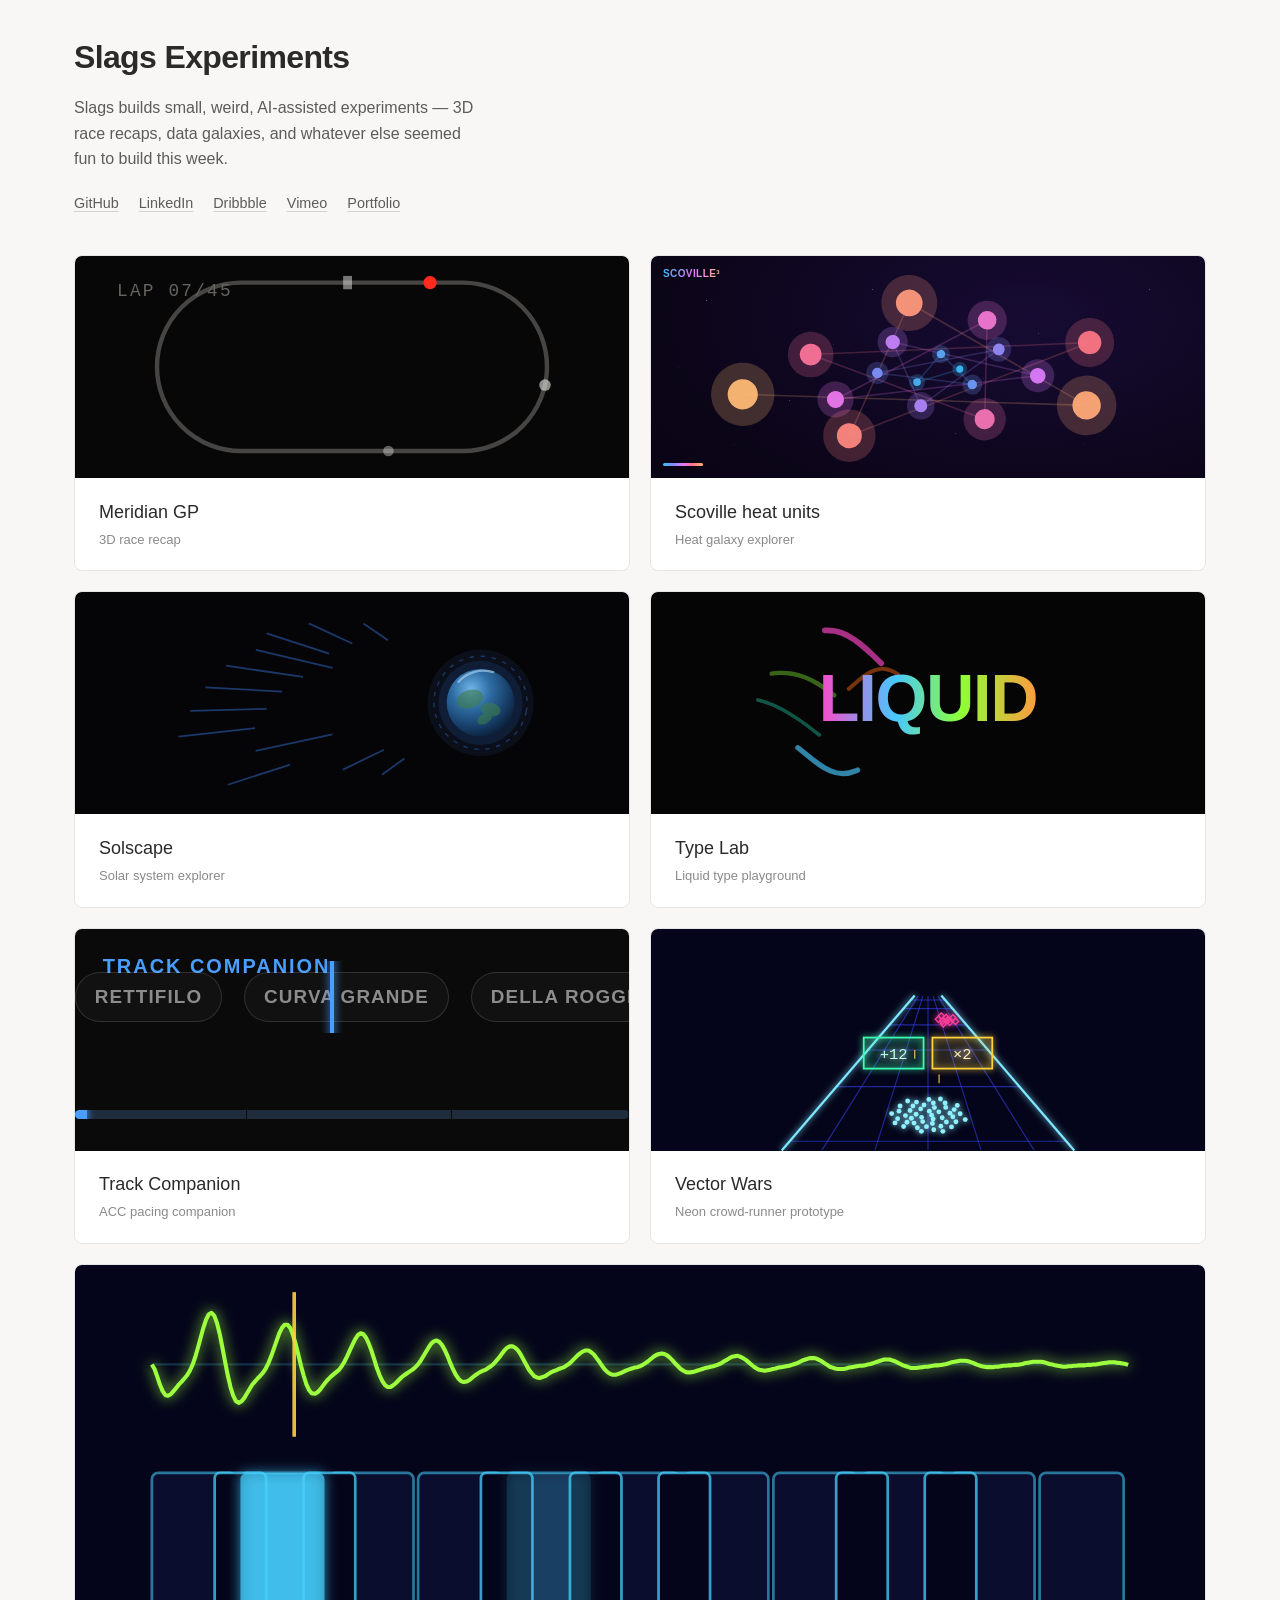
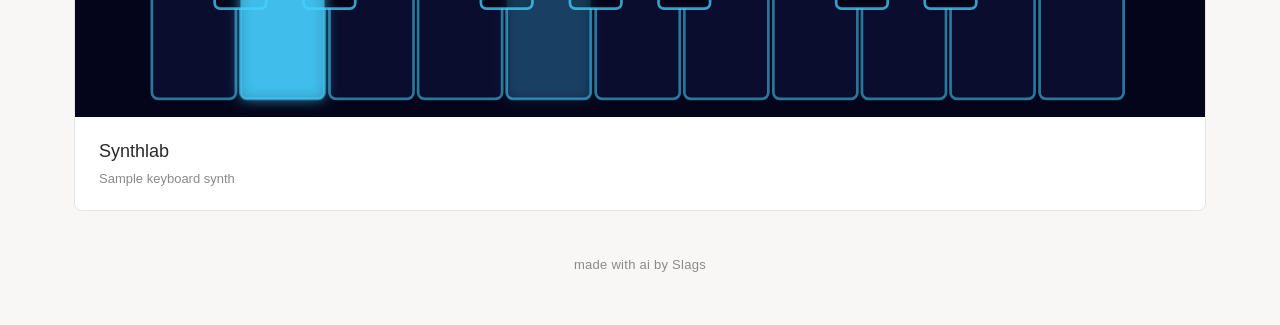
==== commit 96ccc262: "Synthlab: home-page card with animated keyboard vignette Adds a Synthlab card to index.html: a decay" ====
--- a/index.html
+++ b/index.html
@@ -209,6 +209,12 @@
         .vignette-vector {
             background: #04051a;
         }
+
+        /* ---- Synthlab vignette ---- */
+        .vignette-synth {
+            background: #04051a;
+        }
+
         /* ---- Track Companion vignette ---- */
         .vignette-track {
             background: #0a0a0a;
@@ -554,6 +560,22 @@
                 </div>
                 <div class="card-label">Vector Wars<span class="card-sub">Neon crowd-runner prototype</span></div>
             </a>
+            <a href="synthlab/index.html" class="card">
+                <div class="vignette vignette-synth" aria-hidden="true">
+                    <svg viewBox="0 0 240 100" preserveAspectRatio="xMidYMid meet">
+                        <defs>
+                            <filter id="syn-glow" x="-50%" y="-50%" width="200%" height="200%"><feGaussianBlur stdDeviation="1.4" result="b"></feGaussianBlur><feMerge><feMergeNode in="b"></feMergeNode><feMergeNode in="SourceGraphic"></feMergeNode></feMerge></filter>
+                        </defs>
+                        <line x1="12" y1="22" x2="228" y2="22" stroke="#46d2ff" stroke-opacity="0.2" stroke-width="0.5"></line>
+                        <polyline points="12.0,22.0 12.6,23.0 13.2,24.7 13.8,26.5 14.4,27.9 15.0,28.8 15.6,28.9 16.2,28.6 16.8,27.9 17.4,27.2 18.0,26.4 18.6,25.8 19.2,25.1 19.8,24.4 20.4,23.4 21.0,22.1 21.6,20.4 22.2,18.3 22.8,16.1 23.4,13.9 24.0,12.1 24.6,10.9 25.2,10.6 25.8,11.2 26.4,12.8 27.0,15.2 27.6,18.2 28.2,21.4 28.8,24.4 29.4,27.0 30.0,28.9 30.6,30.1 31.2,30.5 31.8,30.2 32.4,29.5 33.0,28.5 33.6,27.5 34.2,26.5 34.8,25.8 35.4,25.1 36.0,24.5 36.6,23.8 37.2,22.9 37.8,21.7 38.4,20.2 39.0,18.5 39.6,16.8 40.2,15.1 40.8,13.9 41.4,13.2 42.0,13.2 42.6,13.9 43.2,15.4 43.8,17.4 44.4,19.8 45.0,22.3 45.6,24.5 46.2,26.4 46.8,27.7 47.4,28.4 48.0,28.5 48.6,28.2 49.2,27.6 49.8,26.8 50.4,26.0 51.0,25.3 51.6,24.7 52.2,24.2 52.8,23.7 53.4,23.2 54.0,22.4 54.6,21.4 55.2,20.2 55.8,18.9 56.4,17.6 57.0,16.4 57.6,15.5 58.2,15.1 58.8,15.3 59.4,16.1 60.0,17.4 60.6,19.0 61.2,20.9 61.8,22.8 62.4,24.4 63.0,25.7 63.6,26.6 64.2,27.0 64.8,27.0 65.4,26.6 66.0,26.1 66.6,25.5 67.2,24.9 67.8,24.4 68.4,24.0 69.0,23.6 69.6,23.2 70.2,22.7 70.8,22.1 71.4,21.3 72.0,20.3 72.6,19.3 73.2,18.3 73.8,17.4 74.4,16.9 75.0,16.7 75.6,17.0 76.2,17.7 76.8,18.8 77.4,20.1 78.0,21.6 78.6,23.0 79.2,24.2 79.8,25.1 80.4,25.7 81.0,25.9 81.6,25.8 82.2,25.5 82.8,25.0 83.4,24.5 84.0,24.1 84.6,23.7 85.2,23.4 85.8,23.2 86.4,22.8 87.0,22.4 87.6,21.9 88.2,21.2 88.8,20.5 89.4,19.7 90.0,18.9 90.6,18.3 91.2,18.0 91.8,18.0 92.4,18.3 93.0,18.9 93.6,19.8 94.2,20.9 94.8,22.0 95.4,23.1 96.0,23.9 96.6,24.6 97.2,24.9 97.8,25.0 98.4,24.8 99.0,24.6 99.6,24.2 100.2,23.8 100.8,23.5 101.4,23.3 102.0,23.0 102.6,22.8 103.2,22.6 103.8,22.2 104.4,21.8 105.0,21.2 105.6,20.6 106.2,20.0 106.8,19.5 107.4,19.1 108.0,18.9 108.6,18.9 109.2,19.3 109.8,19.8 110.4,20.6 111.0,21.4 111.6,22.3 112.2,23.1 112.8,23.7 113.4,24.1 114.0,24.3 114.6,24.3 115.2,24.1 115.8,23.9 116.4,23.6 117.0,23.3 117.6,23.1 118.2,22.9 118.8,22.7 119.4,22.6 120.0,22.4 120.6,22.1 121.2,21.7 121.8,21.3 122.4,20.8 123.0,20.3 123.6,19.9 124.2,19.7 124.8,19.6 125.4,19.7 126.0,20.0 126.6,20.5 127.2,21.1 127.8,21.8 128.4,22.4 129.0,23.0 129.6,23.4 130.2,23.7 130.8,23.8 131.4,23.7 132.0,23.6 132.6,23.4 133.2,23.2 133.8,23.0 134.4,22.8 135.0,22.7 135.6,22.5 136.2,22.4 136.8,22.2 137.4,22.0 138.0,21.7 138.6,21.3 139.2,21.0 139.8,20.6 140.4,20.3 141.0,20.2 141.6,20.1 142.2,20.3 142.8,20.6 143.4,21.0 144.0,21.5 144.6,22.0 145.2,22.5 145.8,22.9 146.4,23.2 147.0,23.3 147.6,23.4 148.2,23.3 148.8,23.2 149.4,23.0 150.0,22.9 150.6,22.7 151.2,22.6 151.8,22.5 152.4,22.4 153.0,22.3 153.6,22.1 154.2,21.9 154.8,21.7 155.4,21.4 156.0,21.1 156.6,20.9 157.2,20.7 157.8,20.6 158.4,20.6 159.0,20.7 159.6,21.0 160.2,21.3 160.8,21.7 161.4,22.1 162.0,22.5 162.6,22.7 163.2,22.9 163.8,23.0 164.4,23.0 165.0,23.0 165.6,22.9 166.2,22.7 166.8,22.6 167.4,22.5 168.0,22.4 168.6,22.3 169.2,22.3 169.8,22.2 170.4,22.0 171.0,21.9 171.6,21.7 172.2,21.5 172.8,21.3 173.4,21.1 174.0,20.9 174.6,20.9 175.2,20.9 175.8,21.1 176.4,21.3 177.0,21.6 177.6,21.9 178.2,22.2 178.8,22.4 179.4,22.6 180.0,22.8 180.6,22.8 181.2,22.8 181.8,22.7 182.4,22.6 183.0,22.5 183.6,22.5 184.2,22.4 184.8,22.3 185.4,22.2 186.0,22.2 186.6,22.1 187.2,22.0 187.8,21.9 188.4,21.7 189.0,21.5 189.6,21.4 190.2,21.3 190.8,21.2 191.4,21.2 192.0,21.2 192.6,21.3 193.2,21.5 193.8,21.7 194.4,22.0 195.0,22.2 195.6,22.4 196.2,22.5 196.8,22.6 197.4,22.6 198.0,22.6 198.6,22.5 199.2,22.5 199.8,22.4 200.4,22.3 201.0,22.3 201.6,22.2 202.2,22.2 202.8,22.1 203.4,22.1 204.0,22.0 204.6,21.9 205.2,21.7 205.8,21.6 206.4,21.5 207.0,21.4 207.6,21.4 208.2,21.4 208.8,21.4 209.4,21.5 210.0,21.7 210.6,21.9 211.2,22.0 211.8,22.2 212.4,22.3 213.0,22.4 213.6,22.5 214.2,22.5 214.8,22.4 215.4,22.4 216.0,22.3 216.6,22.3 217.2,22.2 217.8,22.2 218.4,22.2 219.0,22.1 219.6,22.1 220.2,22.0 220.8,22.0 221.4,21.9 222.0,21.8 222.6,21.7 223.2,21.6 223.8,21.5 224.4,21.5 225.0,21.5 225.6,21.6 226.2,21.7 226.8,21.8 227.4,21.9 228.0,22.1" fill="none" stroke="#9dff3d" stroke-width="0.9" stroke-linejoin="round" filter="url(#syn-glow)"></polyline>
+                        <line x1="12" y1="6" x2="12" y2="38" stroke="#ffd23d" stroke-width="0.8" stroke-opacity="0.9"><animate attributeName="x1" values="12;228" dur="2.4s" repeatCount="indefinite"></animate><animate attributeName="x2" values="12;228" dur="2.4s" repeatCount="indefinite"></animate></line>
+                        <g fill="#0a0d2e" stroke="#46d2ff" stroke-opacity="0.55" stroke-width="0.6"><rect x="12.0" y="46" width="18.6" height="50" rx="1.4"></rect><rect x="31.6" y="46" width="18.6" height="50" rx="1.4"></rect><rect x="51.3" y="46" width="18.6" height="50" rx="1.4"></rect><rect x="70.9" y="46" width="18.6" height="50" rx="1.4"></rect><rect x="90.5" y="46" width="18.6" height="50" rx="1.4"></rect><rect x="110.2" y="46" width="18.6" height="50" rx="1.4"></rect><rect x="129.8" y="46" width="18.6" height="50" rx="1.4"></rect><rect x="149.5" y="46" width="18.6" height="50" rx="1.4"></rect><rect x="169.1" y="46" width="18.6" height="50" rx="1.4"></rect><rect x="188.7" y="46" width="18.6" height="50" rx="1.4"></rect><rect x="208.4" y="46" width="18.6" height="50" rx="1.4"></rect></g>
+                        <g fill="#04051a" stroke="#46d2ff" stroke-opacity="0.75" stroke-width="0.6"><rect x="25.9" y="46" width="11.4" height="30" rx="1.2"></rect><rect x="45.6" y="46" width="11.4" height="30" rx="1.2"></rect><rect x="84.8" y="46" width="11.4" height="30" rx="1.2"></rect><rect x="104.5" y="46" width="11.4" height="30" rx="1.2"></rect><rect x="124.1" y="46" width="11.4" height="30" rx="1.2"></rect><rect x="163.4" y="46" width="11.4" height="30" rx="1.2"></rect><rect x="183.0" y="46" width="11.4" height="30" rx="1.2"></rect></g>
+                        <g fill="#46d2ff" filter="url(#syn-glow)"><rect x="31.6" y="46" width="18.6" height="50" rx="1.4" opacity="0"><animate attributeName="opacity" values="0;0.95;0;0" keyTimes="0;0.05;0.6;1" dur="2.4s" begin="-0.15s" repeatCount="indefinite"></animate></rect><rect x="90.5" y="46" width="18.6" height="50" rx="1.4" opacity="0"><animate attributeName="opacity" values="0;0.95;0;0" keyTimes="0;0.05;0.6;1" dur="2.4s" begin="-0.9s" repeatCount="indefinite"></animate></rect><rect x="169.1" y="46" width="18.6" height="50" rx="1.4" opacity="0"><animate attributeName="opacity" values="0;0.95;0;0" keyTimes="0;0.05;0.6;1" dur="2.4s" begin="-1.7s" repeatCount="indefinite"></animate></rect><rect x="104.5" y="46" width="11.4" height="30" rx="1.2" opacity="0"><animate attributeName="opacity" values="0;0.95;0;0" keyTimes="0;0.05;0.6;1" dur="2.4s" begin="-1.2s" repeatCount="indefinite"></animate></rect></g>
+                    </svg>
+                </div>
+                <div class="card-label">Synthlab<span class="card-sub">Sample keyboard synth</span></div>
+            </a>
         </nav>
         <footer class="author">
             <a href="index.html">made with ai by Slags</a>
